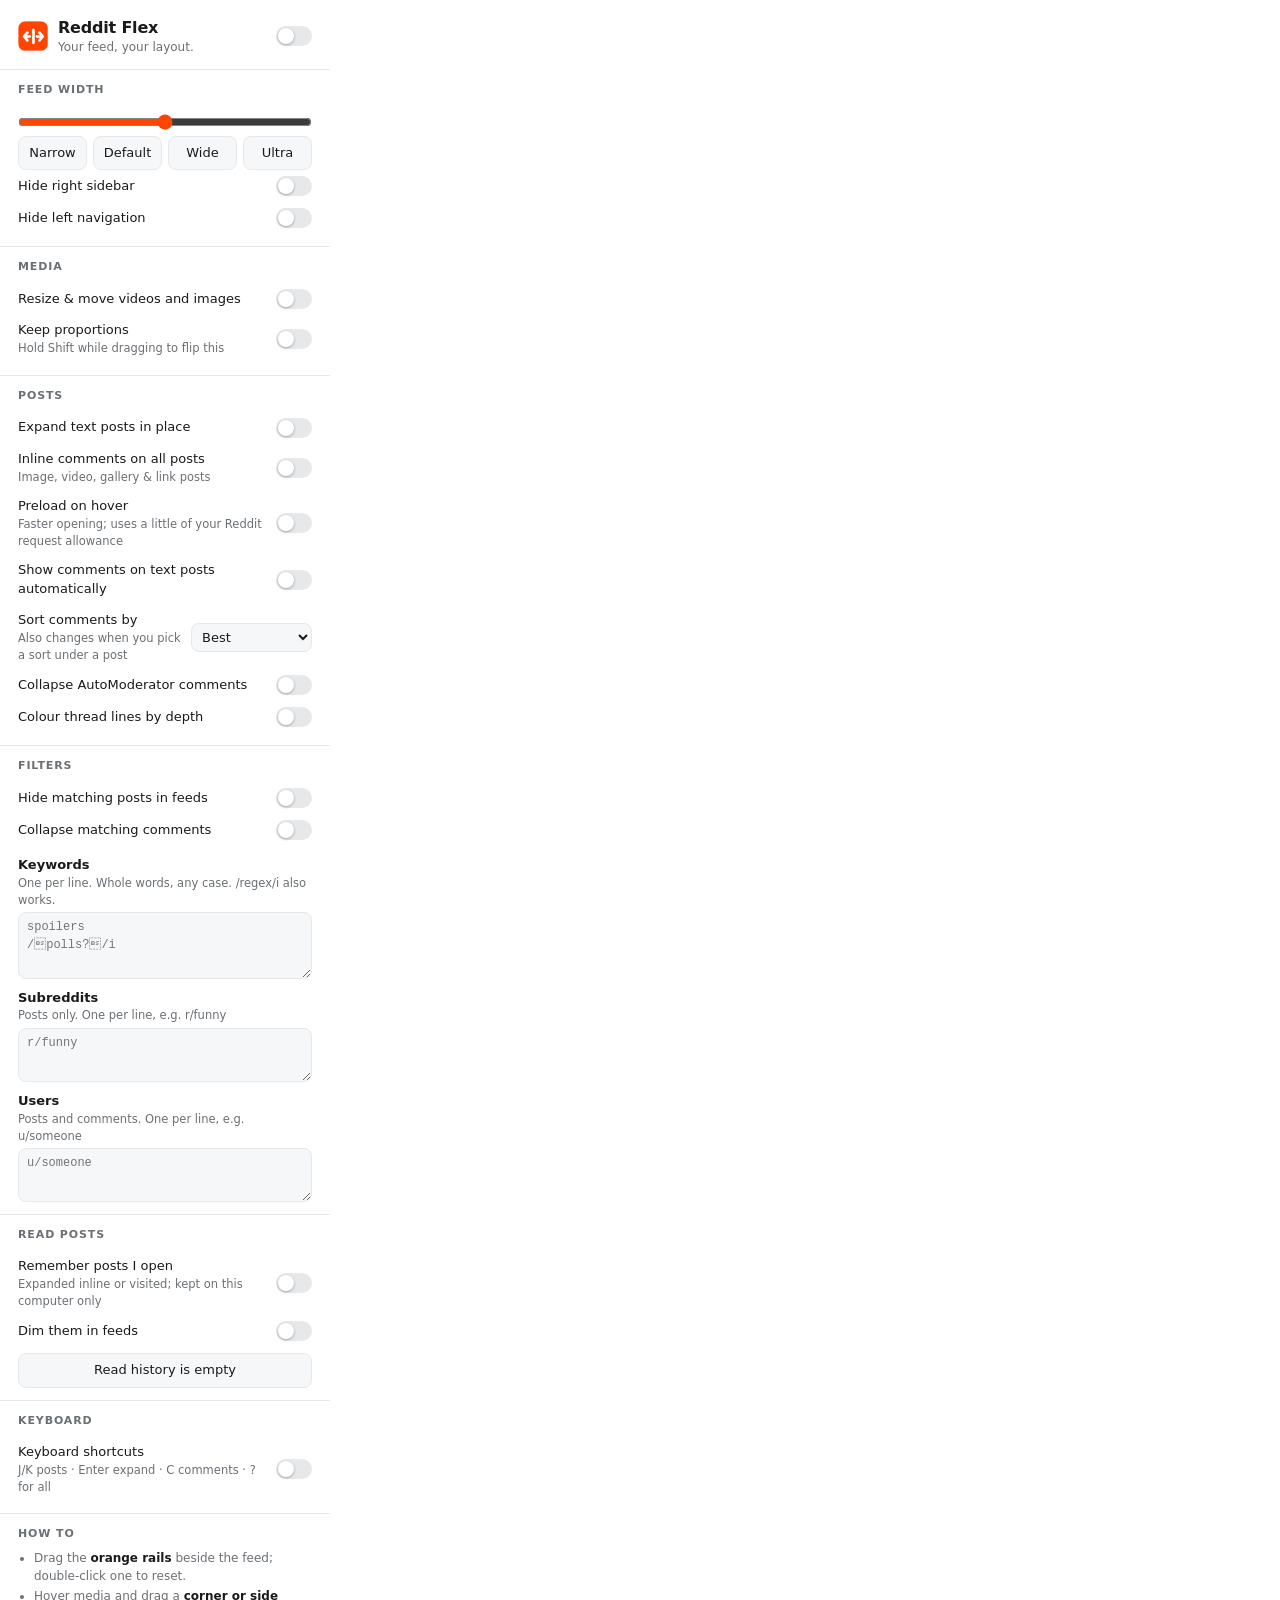
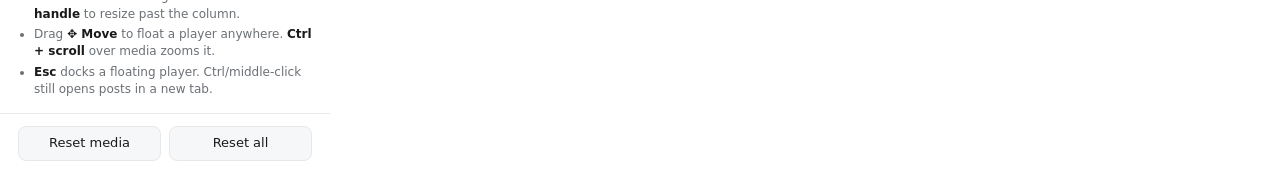
==== reddit-flex-v2/popup.html @ 719cc73a "Remember read posts and dim them in feeds - Posts expanded inline or visited are remembered (local s" ====
<!doctype html>
<html lang="en">
<head>
<meta charset="utf-8">
<title>Reddit Flex</title>
<style>
  :root {
    --bg: #ffffff; --fg: #1a1a1b; --muted: #6b7075; --line: #e6e8ea; --card: #f6f7f8;
    --accent: #ff4500; --accent-soft: rgba(255, 69, 0, .12);
    color-scheme: light dark;
  }
  @media (prefers-color-scheme: dark) {
    :root { --bg: #111214; --fg: #eceef0; --muted: #9aa0a6; --line: #26282b; --card: #1a1c1f; --accent-soft: rgba(255, 69, 0, .18); }
  }
  * { box-sizing: border-box; }
  body { margin: 0; width: 330px; background: var(--bg); color: var(--fg); font: 13px/1.45 system-ui, -apple-system, Segoe UI, sans-serif; }
  header { display: flex; align-items: center; gap: 10px; padding: 16px 18px 12px; }
  header img { width: 30px; height: 30px; }
  h1 { margin: 0; font-size: 16px; letter-spacing: -.2px; }
  header p { margin: 0; color: var(--muted); font-size: 12px; }
  header .master { margin-left: auto; }
  section { padding: 12px 18px; border-top: 1px solid var(--line); }
  h2 { margin: 0 0 8px; font-size: 11px; letter-spacing: .08em; text-transform: uppercase; color: var(--muted); font-weight: 700; }
  .row { display: flex; align-items: center; justify-content: space-between; gap: 10px; padding: 6px 0; }
  .row label { cursor: pointer; flex: 1; }
  .row small { display: block; color: var(--muted); font-size: 11.5px; }
  .width-head { display: flex; align-items: baseline; justify-content: space-between; }
  .width-head output { font-variant-numeric: tabular-nums; font-weight: 700; }
  input[type=range] { width: 100%; accent-color: var(--accent); margin: 8px 0 6px; }
  .presets { display: grid; grid-template-columns: repeat(4, 1fr); gap: 6px; }
  button { font: inherit; cursor: pointer; border: 1px solid var(--line); background: var(--card); color: var(--fg); border-radius: 8px; padding: 7px 6px; transition: background .12s, border-color .12s; }
  button:hover { border-color: var(--accent); }
  button.on { background: var(--accent-soft); border-color: var(--accent); }
  select { font: inherit; border: 1px solid var(--line); background: var(--card); color: var(--fg); border-radius: 8px; padding: 5px 6px; }
  button:focus-visible, input:focus-visible, select:focus-visible { outline: 2px solid var(--accent); outline-offset: 2px; }
  /* switches */
  .switch { position: relative; width: 36px; height: 20px; flex: none; }
  .switch input { position: absolute; inset: 0; opacity: 0; margin: 0; cursor: pointer; }
  .switch span { position: absolute; inset: 0; border-radius: 999px; background: var(--line); transition: background .15s; pointer-events: none; }
  .switch span::after { content: ''; position: absolute; top: 2px; left: 2px; width: 16px; height: 16px; border-radius: 50%; background: #fff; box-shadow: 0 1px 3px rgba(0,0,0,.3); transition: transform .15s; }
  .switch input:checked + span { background: var(--accent); }
  .switch input:checked + span::after { transform: translateX(16px); }
  .switch input:focus-visible + span { outline: 2px solid var(--accent); outline-offset: 2px; }
  .tips { margin: 0; padding-left: 16px; color: var(--muted); font-size: 12px; }
  .tips li { margin: 3px 0; }
  .tips b { color: var(--fg); font-weight: 600; }
  footer { display: flex; gap: 8px; padding: 12px 18px 16px; border-top: 1px solid var(--line); }
  footer button { flex: 1; }
  body.off section { opacity: .45; pointer-events: none; }
  .field { display: block; margin: 10px 0 4px; font-weight: 600; }
  .field small { display: block; color: var(--muted); font-size: 11.5px; font-weight: 400; }
  textarea { display: block; width: 100%; min-height: 54px; resize: vertical; font: 12px/1.45 ui-monospace, Consolas, monospace; border: 1px solid var(--line); background: var(--card); color: var(--fg); border-radius: 8px; padding: 6px 8px; }
  textarea:focus-visible { outline: 2px solid var(--accent); outline-offset: 1px; }
  button.wide { width: 100%; margin-top: 6px; }
  .warn { margin: 4px 0 0; color: #d93a00; font-size: 11.5px; }
</style>
</head>
<body>
<header>
  <img src="icons/icon48.png" alt="">
  <div><h1>Reddit Flex</h1><p>Your feed, your layout.</p></div>
  <label class="switch master" title="Turn Reddit Flex on or off"><input id="enabled" type="checkbox" aria-label="Enable Reddit Flex"><span></span></label>
</header>

<section>
  <div class="width-head"><h2>Feed width</h2><output id="widthOut"></output></div>
  <input id="width" type="range" min="420" max="2400" step="10" aria-label="Feed column width">
  <div class="presets">
    <button data-width="640">Narrow</button>
    <button data-width="900">Default</button>
    <button data-width="1200">Wide</button>
    <button data-width="1600">Ultra</button>
  </div>
  <div class="row"><label for="hideRight">Hide right sidebar</label><span class="switch"><input id="hideRight" type="checkbox"><span></span></span></div>
  <div class="row"><label for="hideLeft">Hide left navigation</label><span class="switch"><input id="hideLeft" type="checkbox"><span></span></span></div>
</section>

<section>
  <h2>Media</h2>
  <div class="row"><label for="media">Resize &amp; move videos and images</label><span class="switch"><input id="media" type="checkbox"><span></span></span></div>
  <div class="row"><label for="lockRatio">Keep proportions<small>Hold Shift while dragging to flip this</small></label><span class="switch"><input id="lockRatio" type="checkbox"><span></span></span></div>
</section>

<section>
  <h2>Posts</h2>
  <div class="row"><label for="accordion">Expand text posts in place</label><span class="switch"><input id="accordion" type="checkbox"><span></span></span></div>
  <div class="row"><label for="allPosts">Inline comments on all posts<small>Image, video, gallery &amp; link posts</small></label><span class="switch"><input id="allPosts" type="checkbox"><span></span></span></div>
  <div class="row"><label for="prefetch">Preload on hover<small>Faster opening; uses a little of your Reddit request allowance</small></label><span class="switch"><input id="prefetch" type="checkbox"><span></span></span></div>
  <div class="row"><label for="autoComments">Show comments on text posts automatically</label><span class="switch"><input id="autoComments" type="checkbox"><span></span></span></div>
  <div class="row"><label for="commentSort">Sort comments by<small>Also changes when you pick a sort under a post</small></label>
    <select id="commentSort"><option value="confidence">Best</option><option value="top">Top</option><option value="new">New</option><option value="controversial">Controversial</option><option value="old">Old</option><option value="qa">Q&amp;A</option></select></div>
  <div class="row"><label for="collapseAutoMod">Collapse AutoModerator comments</label><span class="switch"><input id="collapseAutoMod" type="checkbox"><span></span></span></div>
  <div class="row"><label for="threadColors">Colour thread lines by depth</label><span class="switch"><input id="threadColors" type="checkbox"><span></span></span></div>
</section>

<section>
  <h2>Filters</h2>
  <div class="row"><label for="filterPosts">Hide matching posts in feeds</label><span class="switch"><input id="filterPosts" type="checkbox"><span></span></span></div>
  <div class="row"><label for="filterComments">Collapse matching comments</label><span class="switch"><input id="filterComments" type="checkbox"><span></span></span></div>
  <label class="field" for="filterKeywords">Keywords<small>One per line. Whole words, any case. /regex/i also works.</small></label>
  <textarea id="filterKeywords" rows="3" spellcheck="false" placeholder="spoilers&#10;/polls?/i"></textarea>
  <p class="warn" id="filterKeywordsWarn" hidden></p>
  <label class="field" for="filterSubs">Subreddits<small>Posts only. One per line, e.g. r/funny</small></label>
  <textarea id="filterSubs" rows="2" spellcheck="false" placeholder="r/funny"></textarea>
  <p class="warn" id="filterSubsWarn" hidden></p>
  <label class="field" for="filterUsers">Users<small>Posts and comments. One per line, e.g. u/someone</small></label>
  <textarea id="filterUsers" rows="2" spellcheck="false" placeholder="u/someone"></textarea>
  <p class="warn" id="filterUsersWarn" hidden></p>
</section>

<section>
  <h2>Read posts</h2>
  <div class="row"><label for="markRead">Remember posts I open<small>Expanded inline or visited; kept on this computer only</small></label><span class="switch"><input id="markRead" type="checkbox"><span></span></span></div>
  <div class="row"><label for="dimRead">Dim them in feeds</label><span class="switch"><input id="dimRead" type="checkbox"><span></span></span></div>
  <button id="clearRead" class="wide" title="Forget every post marked as read" disabled>Read history is empty</button>
</section>

<section>
  <h2>Keyboard</h2>
  <div class="row"><label for="keyboard">Keyboard shortcuts<small>J/K posts · Enter expand · C comments · ? for all</small></label><span class="switch"><input id="keyboard" type="checkbox"><span></span></span></div>
</section>

<section>
  <h2>How to</h2>
  <ul class="tips">
    <li>Drag the <b>orange rails</b> beside the feed; double-click one to reset.</li>
    <li>Hover media and drag a <b>corner or side handle</b> to resize past the column.</li>
    <li>Drag <b>✥ Move</b> to float a player anywhere. <b>Ctrl + scroll</b> over media zooms it.</li>
    <li><b>Esc</b> docks a floating player. Ctrl/middle-click still opens posts in a new tab.</li>
  </ul>
</section>

<footer>
  <button id="resetMedia" title="Put every resized or floating player back">Reset media</button>
  <button id="resetAll" title="Restore all settings">Reset all</button>
</footer>
<script src="settings.js"></script>
<script src="popup.js"></script>
</body>
</html>
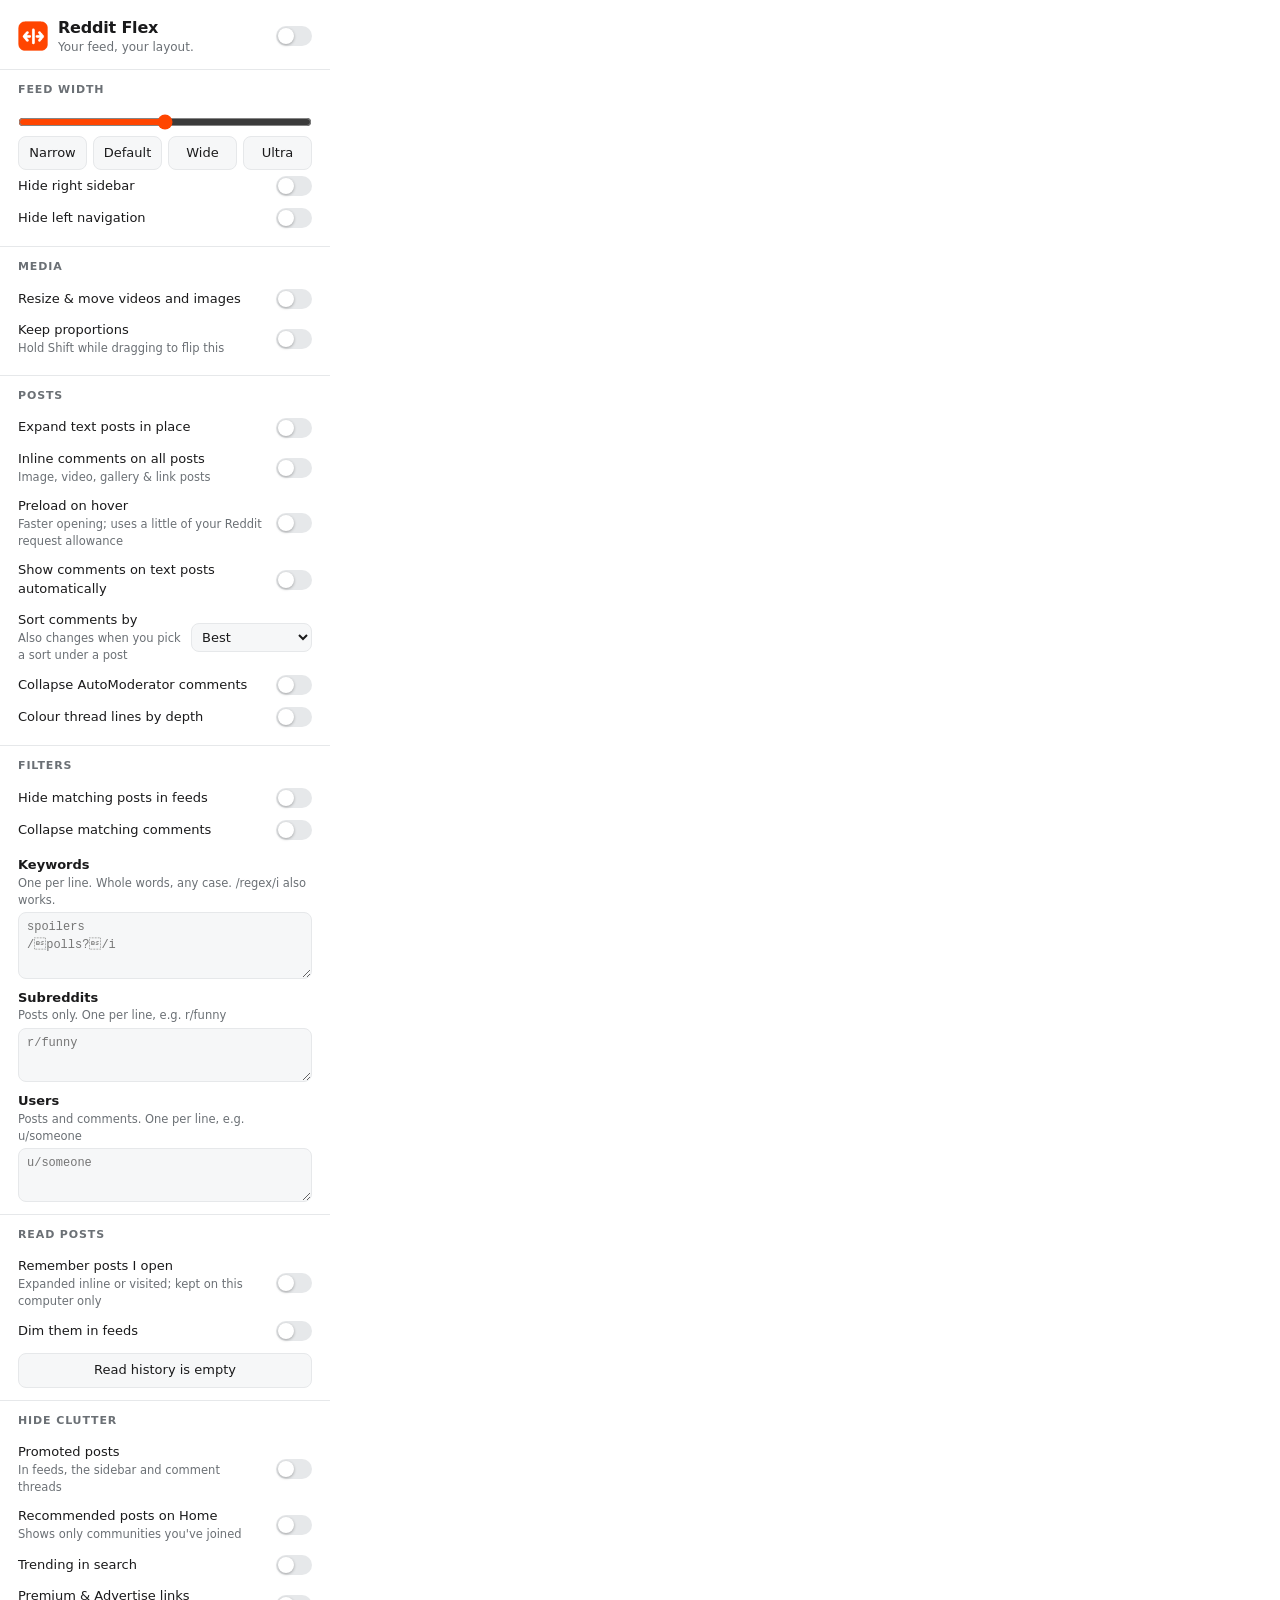
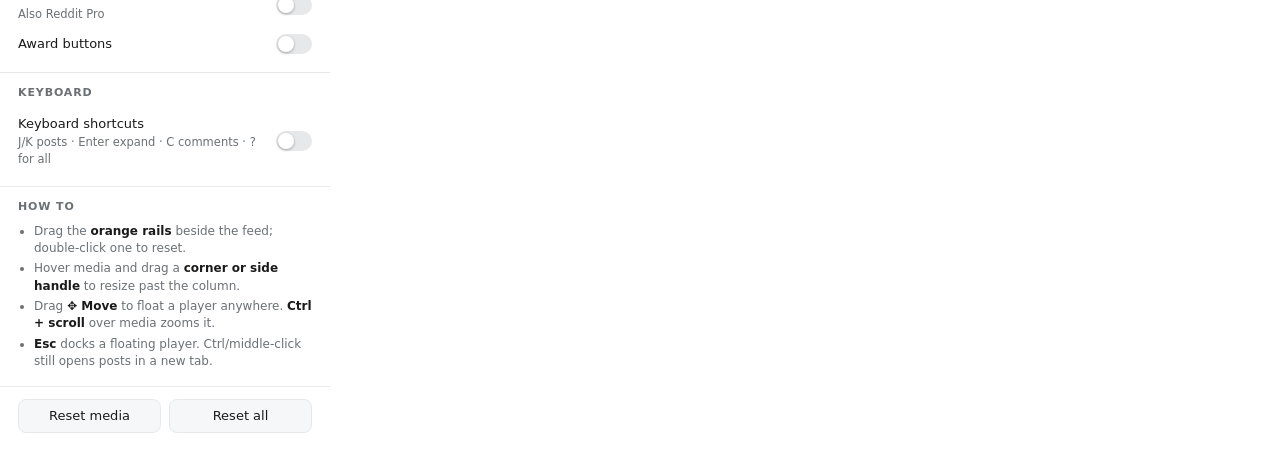
==== commit 605acf83: "Add Hide clutter options Five popup toggles, all off by default, each an html class with CSS rules (" ====
--- a/reddit-flex-v2/popup.html
+++ b/reddit-flex-v2/popup.html
@@ -116,6 +116,15 @@
 </section>
 
 <section>
+  <h2>Hide clutter</h2>
+  <div class="row"><label for="hidePromoted">Promoted posts<small>In feeds, the sidebar and comment threads</small></label><span class="switch"><input id="hidePromoted" type="checkbox"><span></span></span></div>
+  <div class="row"><label for="hideRecommended">Recommended posts on Home<small>Shows only communities you've joined</small></label><span class="switch"><input id="hideRecommended" type="checkbox"><span></span></span></div>
+  <div class="row"><label for="hideTrending">Trending in search</label><span class="switch"><input id="hideTrending" type="checkbox"><span></span></span></div>
+  <div class="row"><label for="hideUpsells">Premium &amp; Advertise links<small>Also Reddit Pro</small></label><span class="switch"><input id="hideUpsells" type="checkbox"><span></span></span></div>
+  <div class="row"><label for="hideAwards">Award buttons</label><span class="switch"><input id="hideAwards" type="checkbox"><span></span></span></div>
+</section>
+
+<section>
   <h2>Keyboard</h2>
   <div class="row"><label for="keyboard">Keyboard shortcuts<small>J/K posts · Enter expand · C comments · ? for all</small></label><span class="switch"><input id="keyboard" type="checkbox"><span></span></span></div>
 </section>
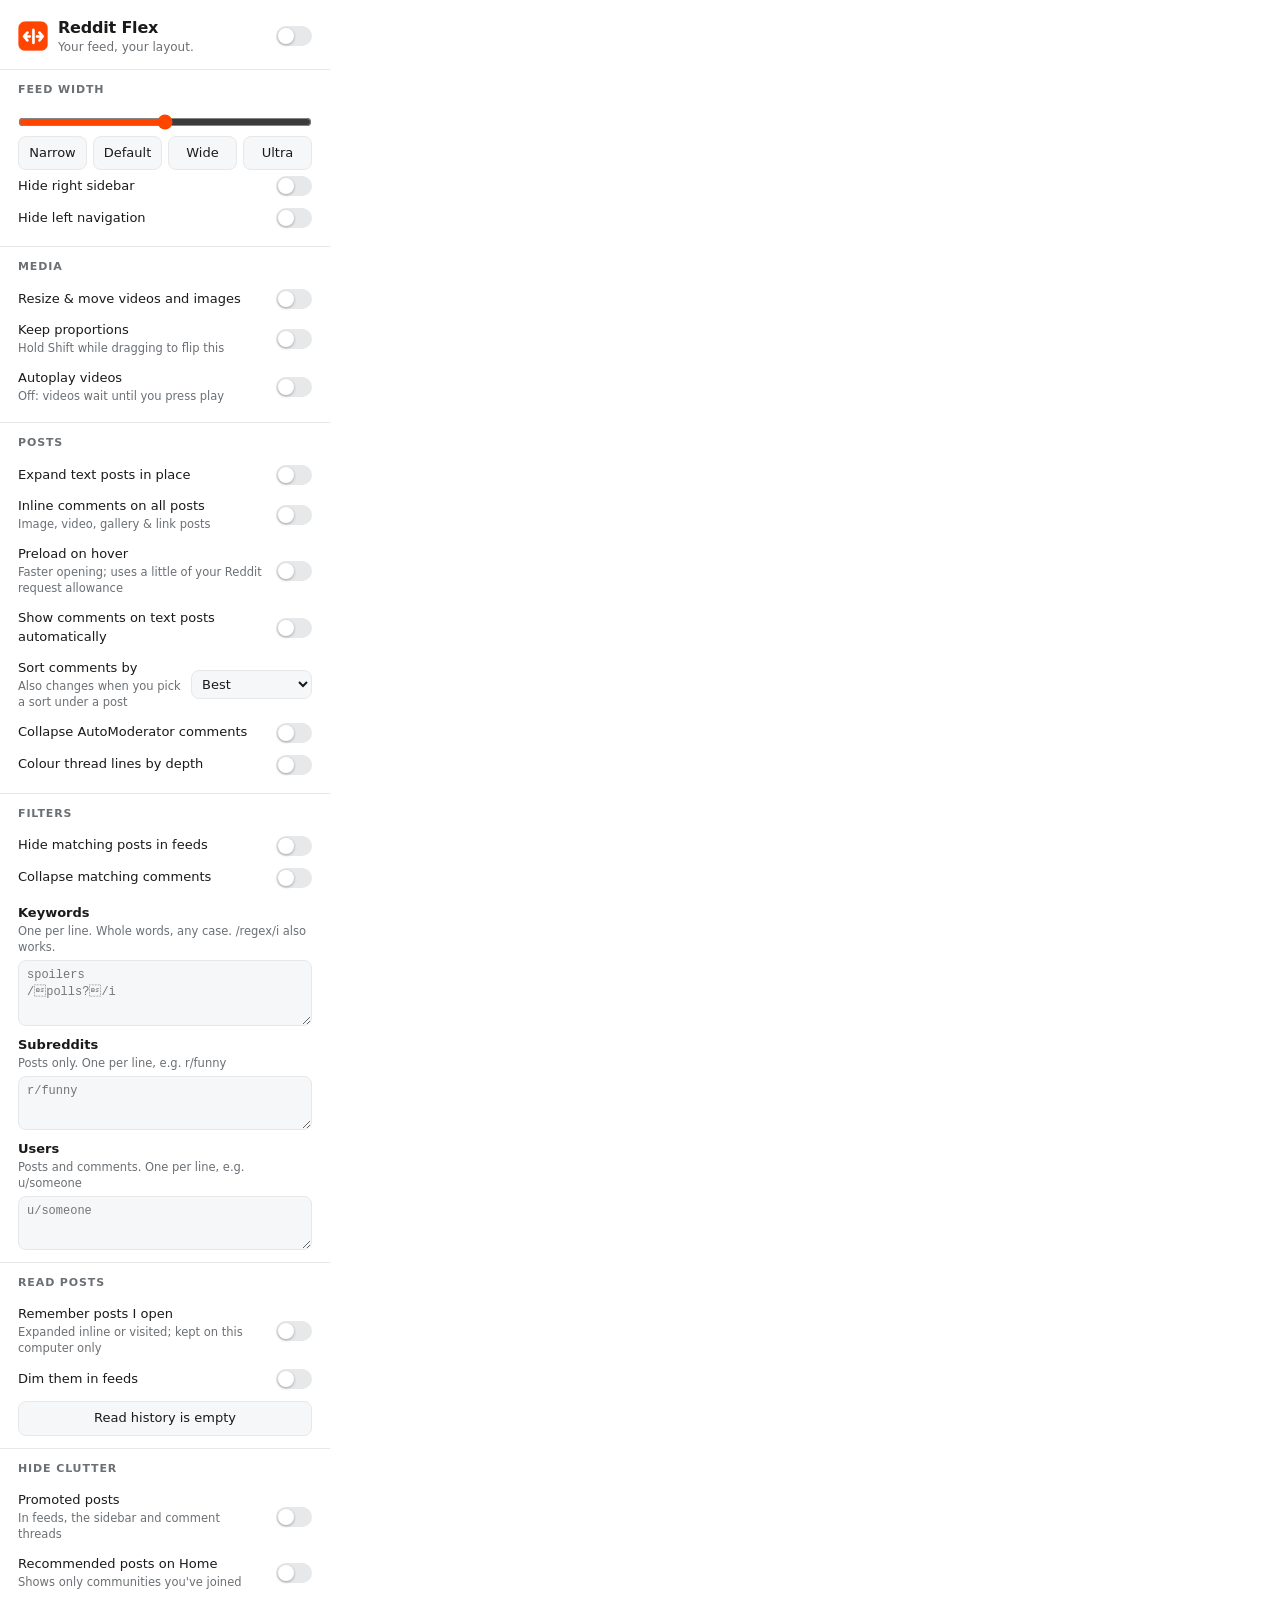
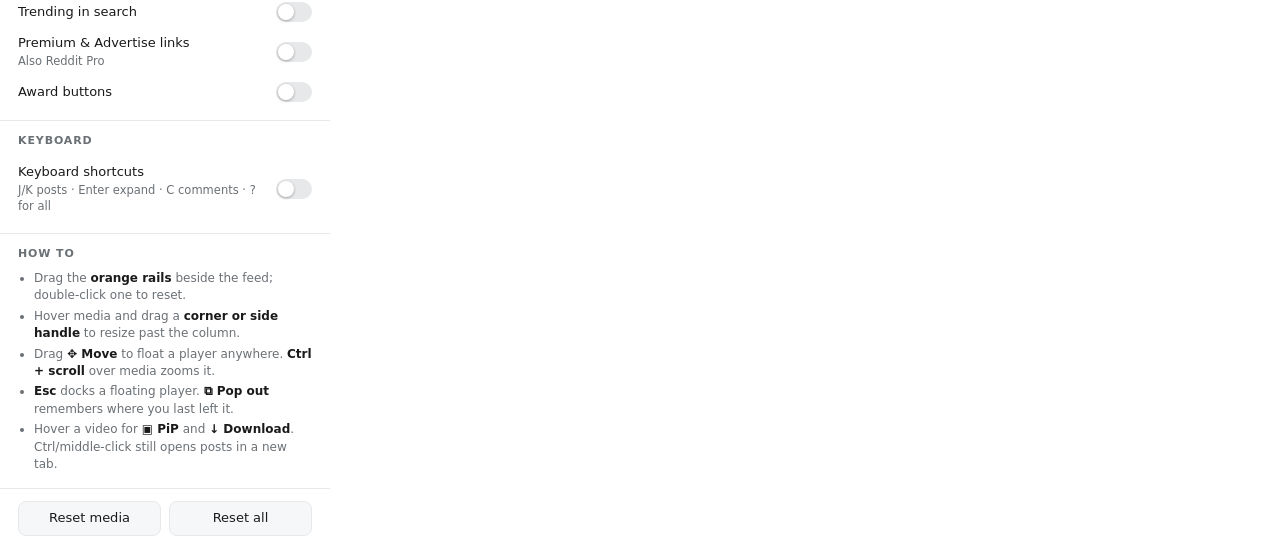
==== commit 76fcd2cf: "Add media extras: video download, PiP, autoplay toggle, floating memory - Download: Reddit's package" ====
--- a/reddit-flex-v2/popup.html
+++ b/reddit-flex-v2/popup.html
@@ -79,6 +79,7 @@
   <h2>Media</h2>
   <div class="row"><label for="media">Resize &amp; move videos and images</label><span class="switch"><input id="media" type="checkbox"><span></span></span></div>
   <div class="row"><label for="lockRatio">Keep proportions<small>Hold Shift while dragging to flip this</small></label><span class="switch"><input id="lockRatio" type="checkbox"><span></span></span></div>
+  <div class="row"><label for="autoplay">Autoplay videos<small>Off: videos wait until you press play</small></label><span class="switch"><input id="autoplay" type="checkbox"><span></span></span></div>
 </section>
 
 <section>
@@ -135,12 +136,13 @@
     <li>Drag the <b>orange rails</b> beside the feed; double-click one to reset.</li>
     <li>Hover media and drag a <b>corner or side handle</b> to resize past the column.</li>
     <li>Drag <b>✥ Move</b> to float a player anywhere. <b>Ctrl + scroll</b> over media zooms it.</li>
-    <li><b>Esc</b> docks a floating player. Ctrl/middle-click still opens posts in a new tab.</li>
+    <li><b>Esc</b> docks a floating player. <b>⧉ Pop out</b> remembers where you last left it.</li>
+    <li>Hover a video for <b>▣ PiP</b> and <b>↓ Download</b>. Ctrl/middle-click still opens posts in a new tab.</li>
   </ul>
 </section>
 
 <footer>
-  <button id="resetMedia" title="Put every resized or floating player back">Reset media</button>
+  <button id="resetMedia" title="Put every resized or floating player back, and forget where the floating window was">Reset media</button>
   <button id="resetAll" title="Restore all settings">Reset all</button>
 </footer>
 <script src="settings.js"></script>
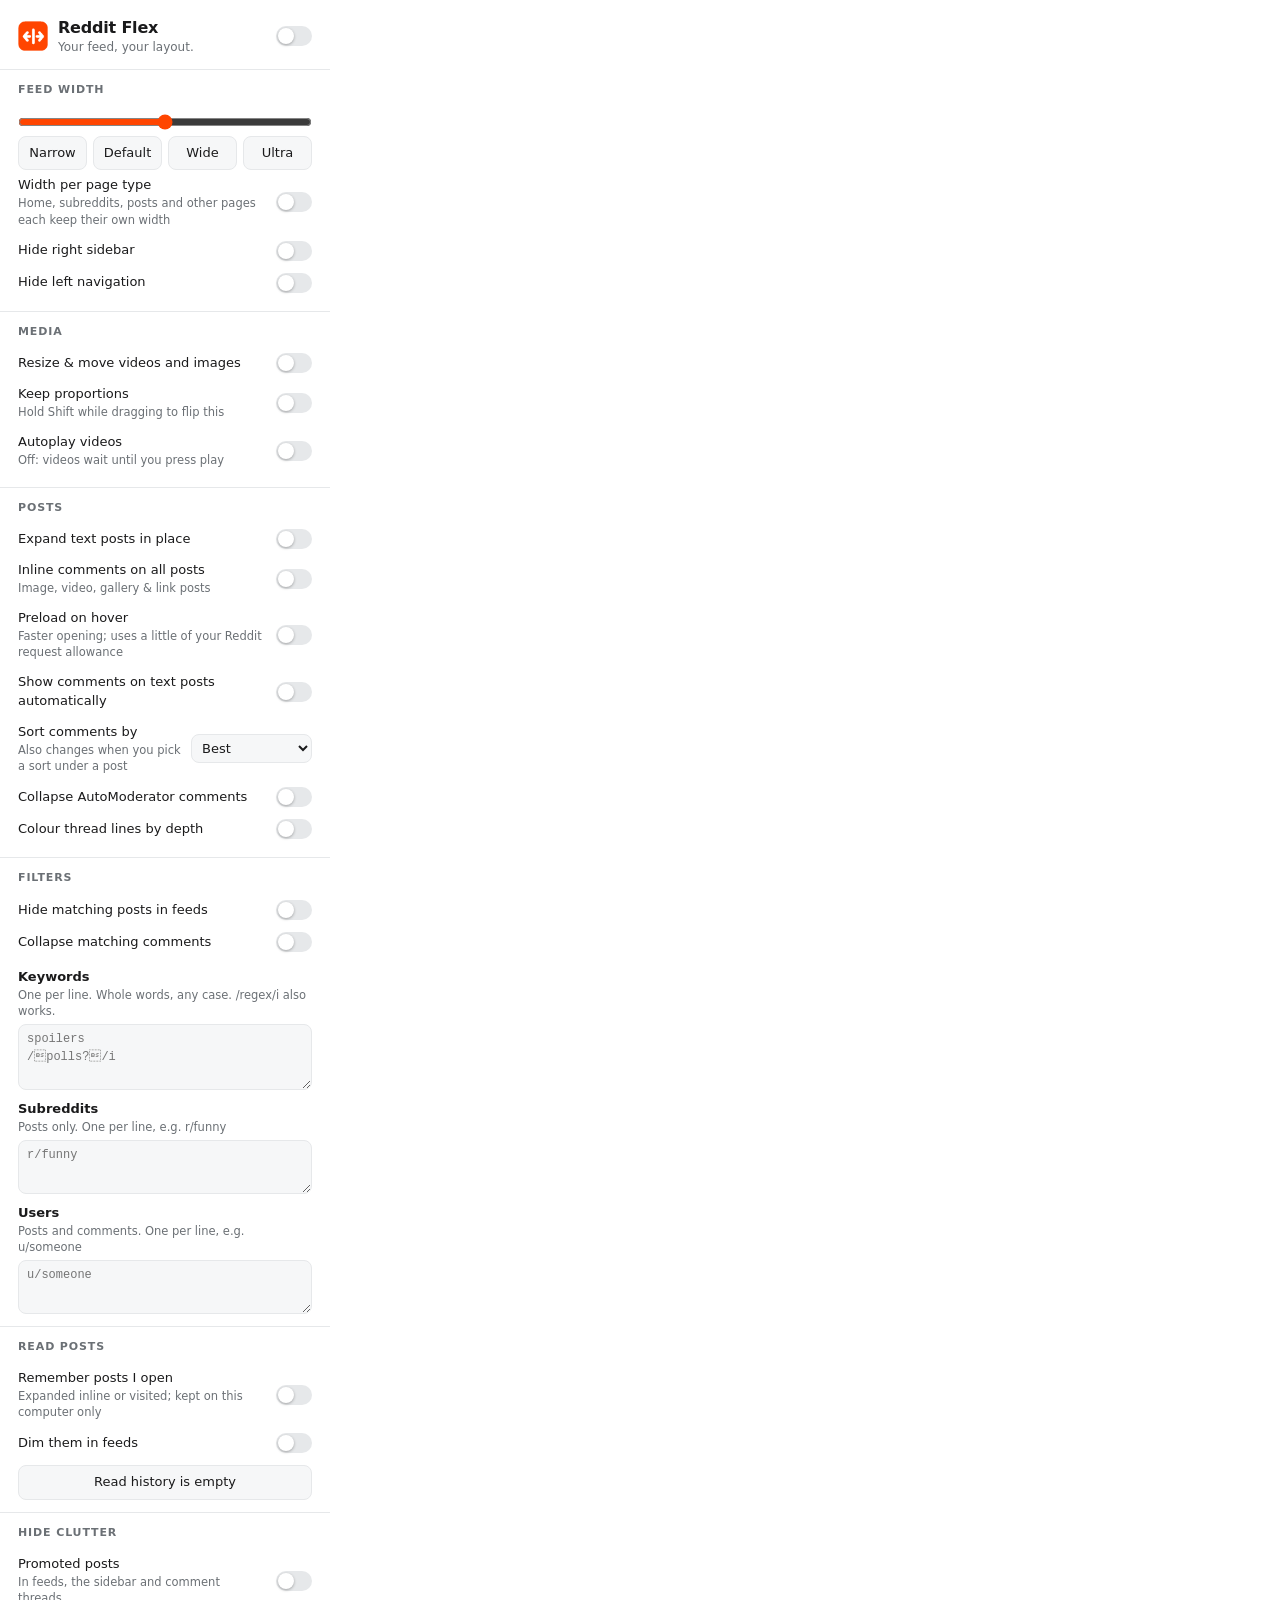
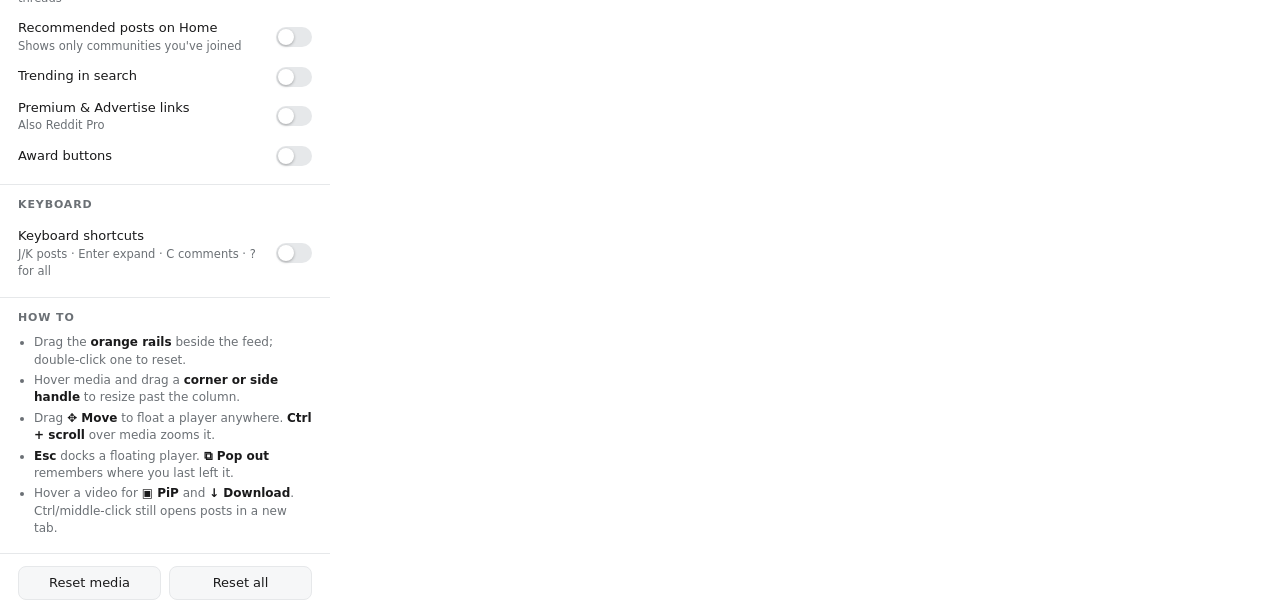
==== commit d3f0a0ec: "Add width per page type An opt-in "Width per page type" setting gives home, subreddit, post and othe" ====
--- a/reddit-flex-v2/popup.html
+++ b/reddit-flex-v2/popup.html
@@ -28,6 +28,7 @@
   .width-head output { font-variant-numeric: tabular-nums; font-weight: 700; }
   input[type=range] { width: 100%; accent-color: var(--accent); margin: 8px 0 6px; }
   .presets { display: grid; grid-template-columns: repeat(4, 1fr); gap: 6px; }
+  .presets[hidden] { display: none; }
   button { font: inherit; cursor: pointer; border: 1px solid var(--line); background: var(--card); color: var(--fg); border-radius: 8px; padding: 7px 6px; transition: background .12s, border-color .12s; }
   button:hover { border-color: var(--accent); }
   button.on { background: var(--accent-soft); border-color: var(--accent); }
@@ -70,6 +71,13 @@
     <button data-width="900">Default</button>
     <button data-width="1200">Wide</button>
     <button data-width="1600">Ultra</button>
+  </div>
+  <div class="row"><label for="widthPerPage">Width per page type<small>Home, subreddits, posts and other pages each keep their own width</small></label><span class="switch"><input id="widthPerPage" type="checkbox"><span></span></span></div>
+  <div class="presets" id="pageTypes" role="group" aria-label="Page type the width applies to" hidden>
+    <button data-type="home">Home</button>
+    <button data-type="subreddit">Subreddit</button>
+    <button data-type="post">Post</button>
+    <button data-type="other">Other</button>
   </div>
   <div class="row"><label for="hideRight">Hide right sidebar</label><span class="switch"><input id="hideRight" type="checkbox"><span></span></span></div>
   <div class="row"><label for="hideLeft">Hide left navigation</label><span class="switch"><input id="hideLeft" type="checkbox"><span></span></span></div>
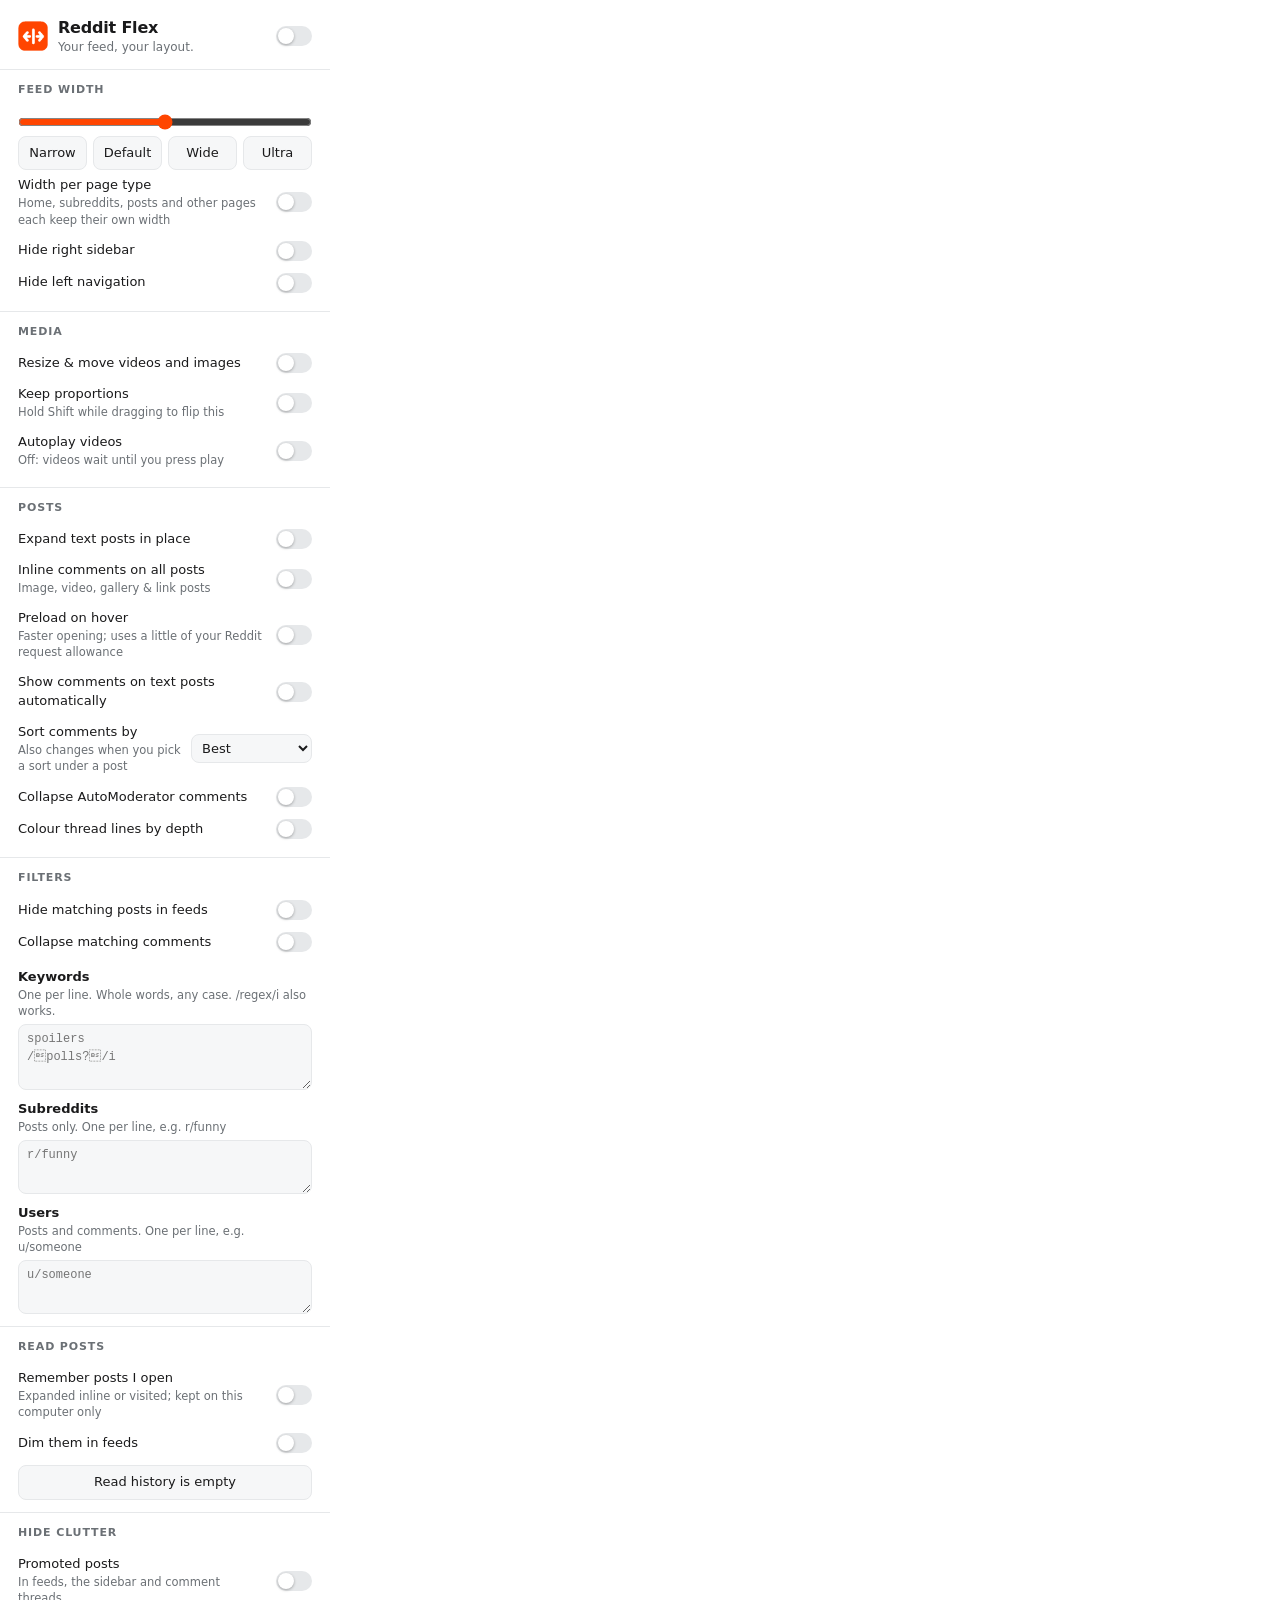
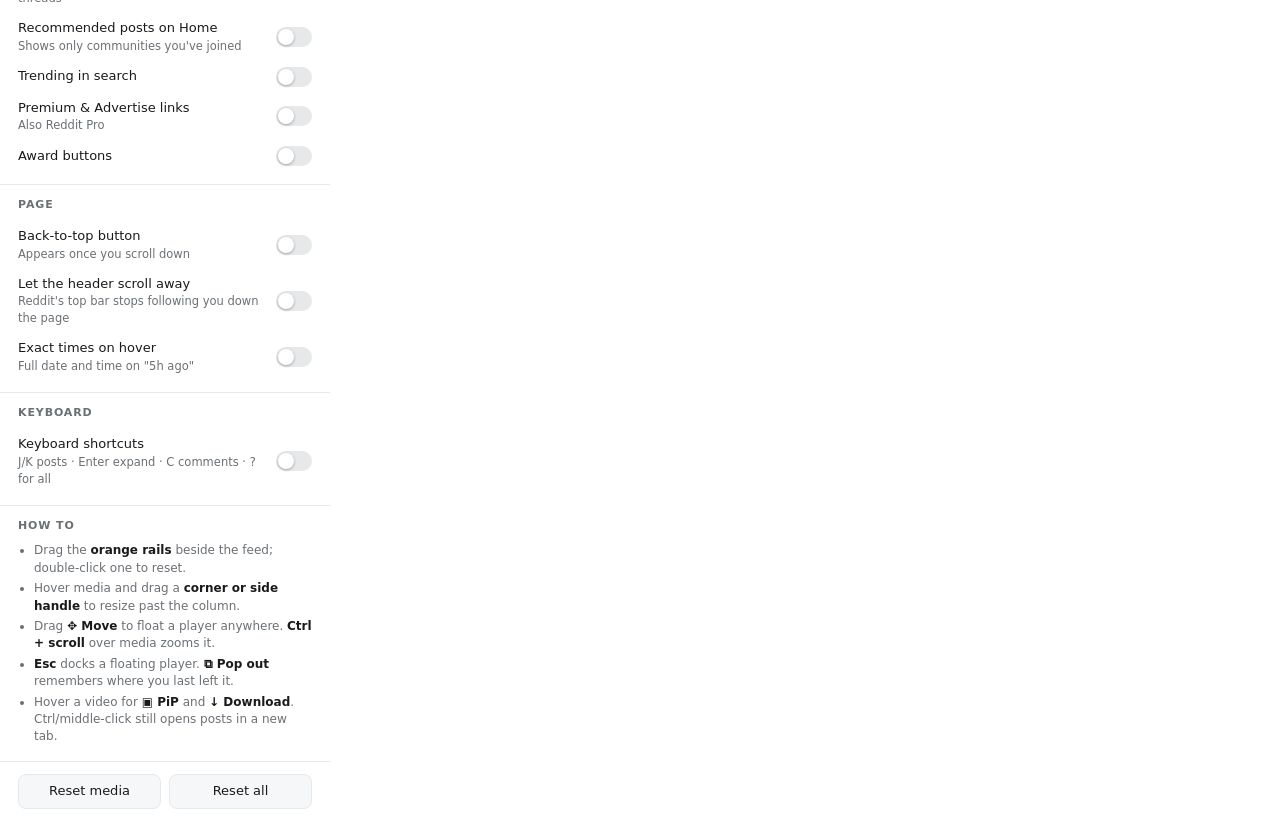
==== commit 9d561eb3: "Add page polish: back-to-top, header that scrolls away, exact times - A back-to-top button (on by de" ====
--- a/reddit-flex-v2/popup.html
+++ b/reddit-flex-v2/popup.html
@@ -134,6 +134,13 @@
 </section>
 
 <section>
+  <h2>Page</h2>
+  <div class="row"><label for="scrollToTop">Back-to-top button<small>Appears once you scroll down</small></label><span class="switch"><input id="scrollToTop" type="checkbox"><span></span></span></div>
+  <div class="row"><label for="unstickHeader">Let the header scroll away<small>Reddit's top bar stops following you down the page</small></label><span class="switch"><input id="unstickHeader" type="checkbox"><span></span></span></div>
+  <div class="row"><label for="exactTimes">Exact times on hover<small>Full date and time on "5h ago"</small></label><span class="switch"><input id="exactTimes" type="checkbox"><span></span></span></div>
+</section>
+
+<section>
   <h2>Keyboard</h2>
   <div class="row"><label for="keyboard">Keyboard shortcuts<small>J/K posts · Enter expand · C comments · ? for all</small></label><span class="switch"><input id="keyboard" type="checkbox"><span></span></span></div>
 </section>
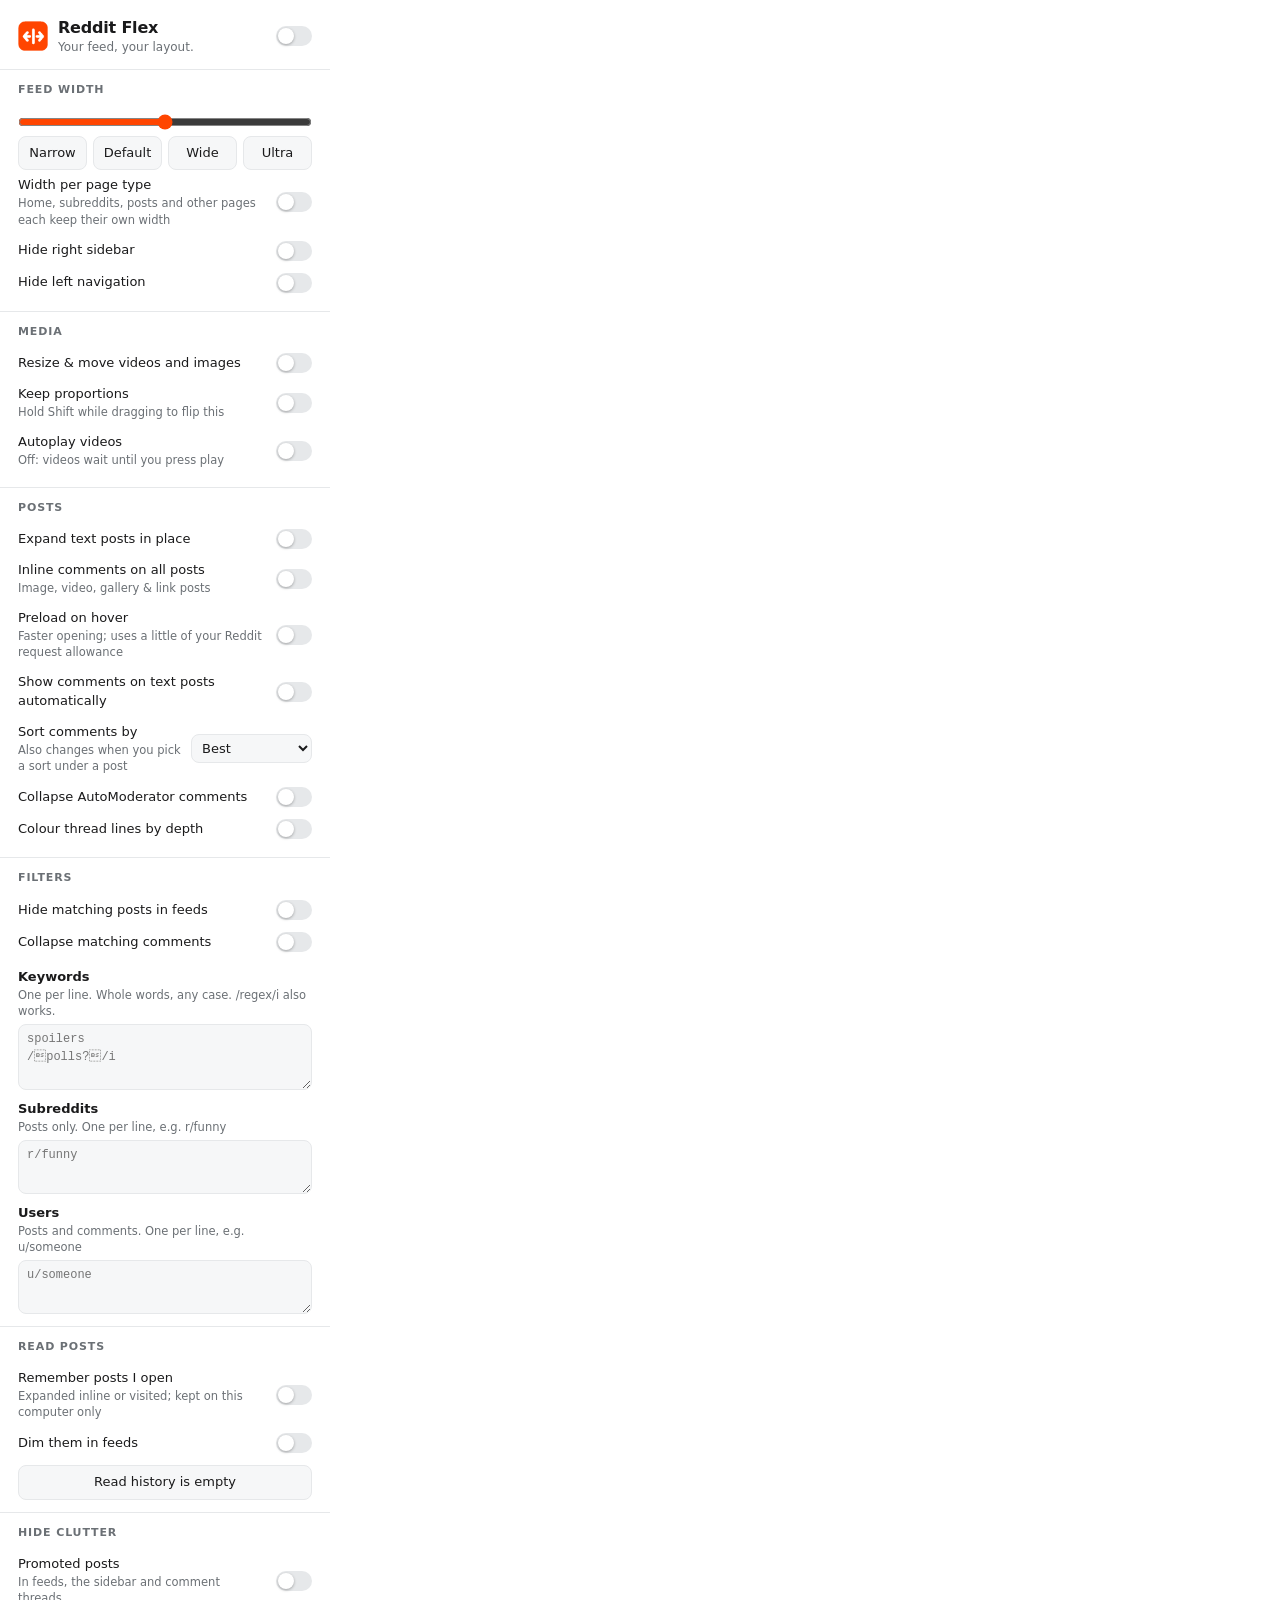
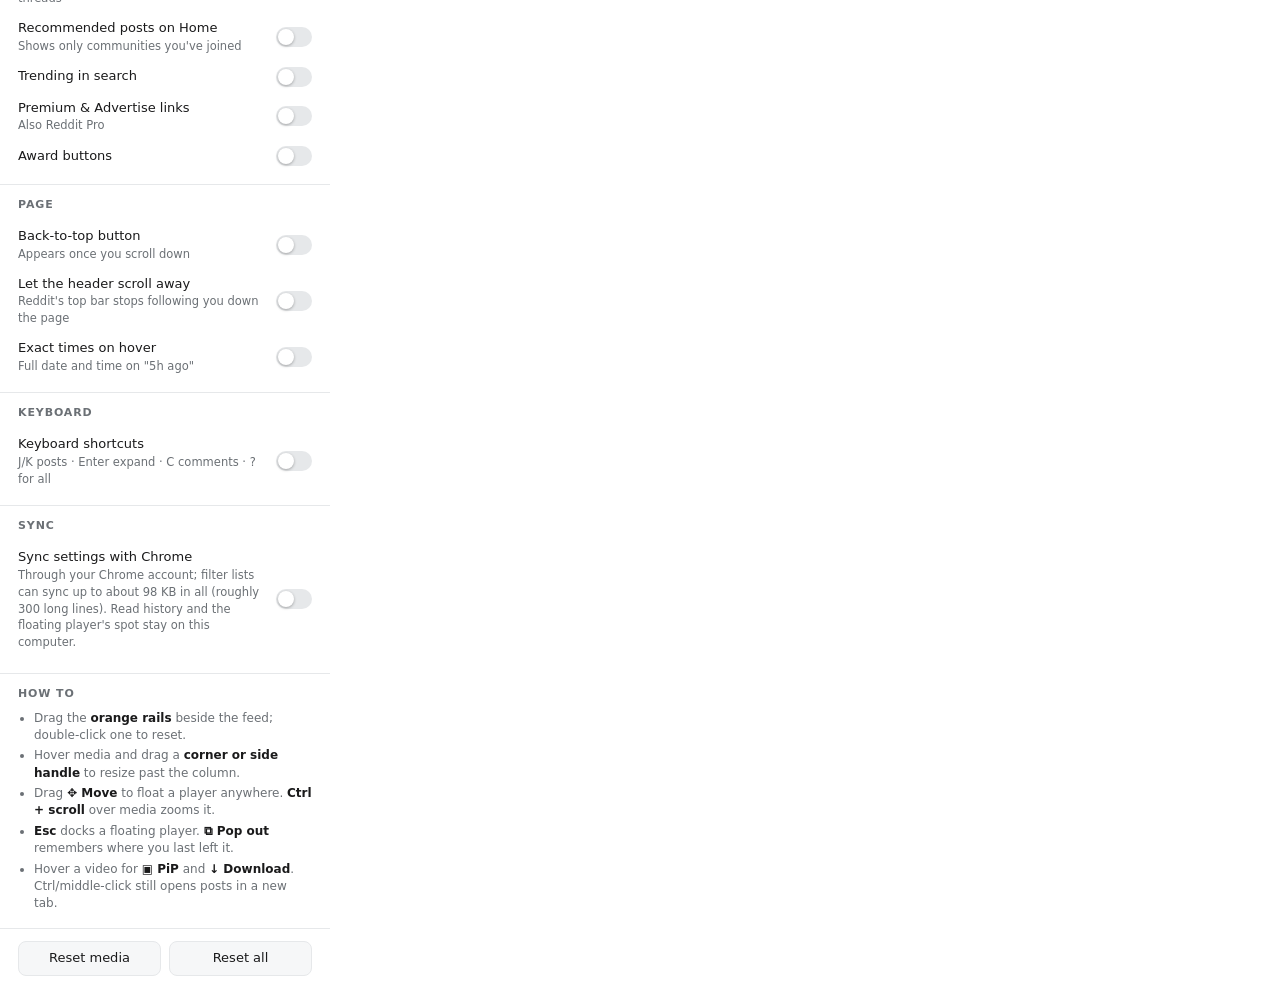
==== commit 8c4277a0: "Add optional settings sync, run by the background worker Pages keep reading and writing chrome.stora" ====
--- a/reddit-flex-v2/popup.html
+++ b/reddit-flex-v2/popup.html
@@ -54,6 +54,7 @@
   textarea:focus-visible { outline: 2px solid var(--accent); outline-offset: 1px; }
   button.wide { width: 100%; margin-top: 6px; }
   .warn { margin: 4px 0 0; color: #d93a00; font-size: 11.5px; }
+  .hint { margin: 4px 0 0; color: var(--muted); font-size: 11.5px; overflow-wrap: anywhere; }
 </style>
 </head>
 <body>
@@ -146,6 +147,13 @@
 </section>
 
 <section>
+  <h2>Sync</h2>
+  <div class="row"><label for="sync">Sync settings with Chrome<small>Through your Chrome account; filter lists can sync up to about 98 KB in all (roughly 300 long lines). Read history and the floating player's spot stay on this computer.</small></label><span class="switch"><input id="sync" type="checkbox"><span></span></span></div>
+  <p class="hint" id="syncNote"></p>
+  <p class="warn" id="syncWarn" hidden></p>
+</section>
+
+<section>
   <h2>How to</h2>
   <ul class="tips">
     <li>Drag the <b>orange rails</b> beside the feed; double-click one to reset.</li>
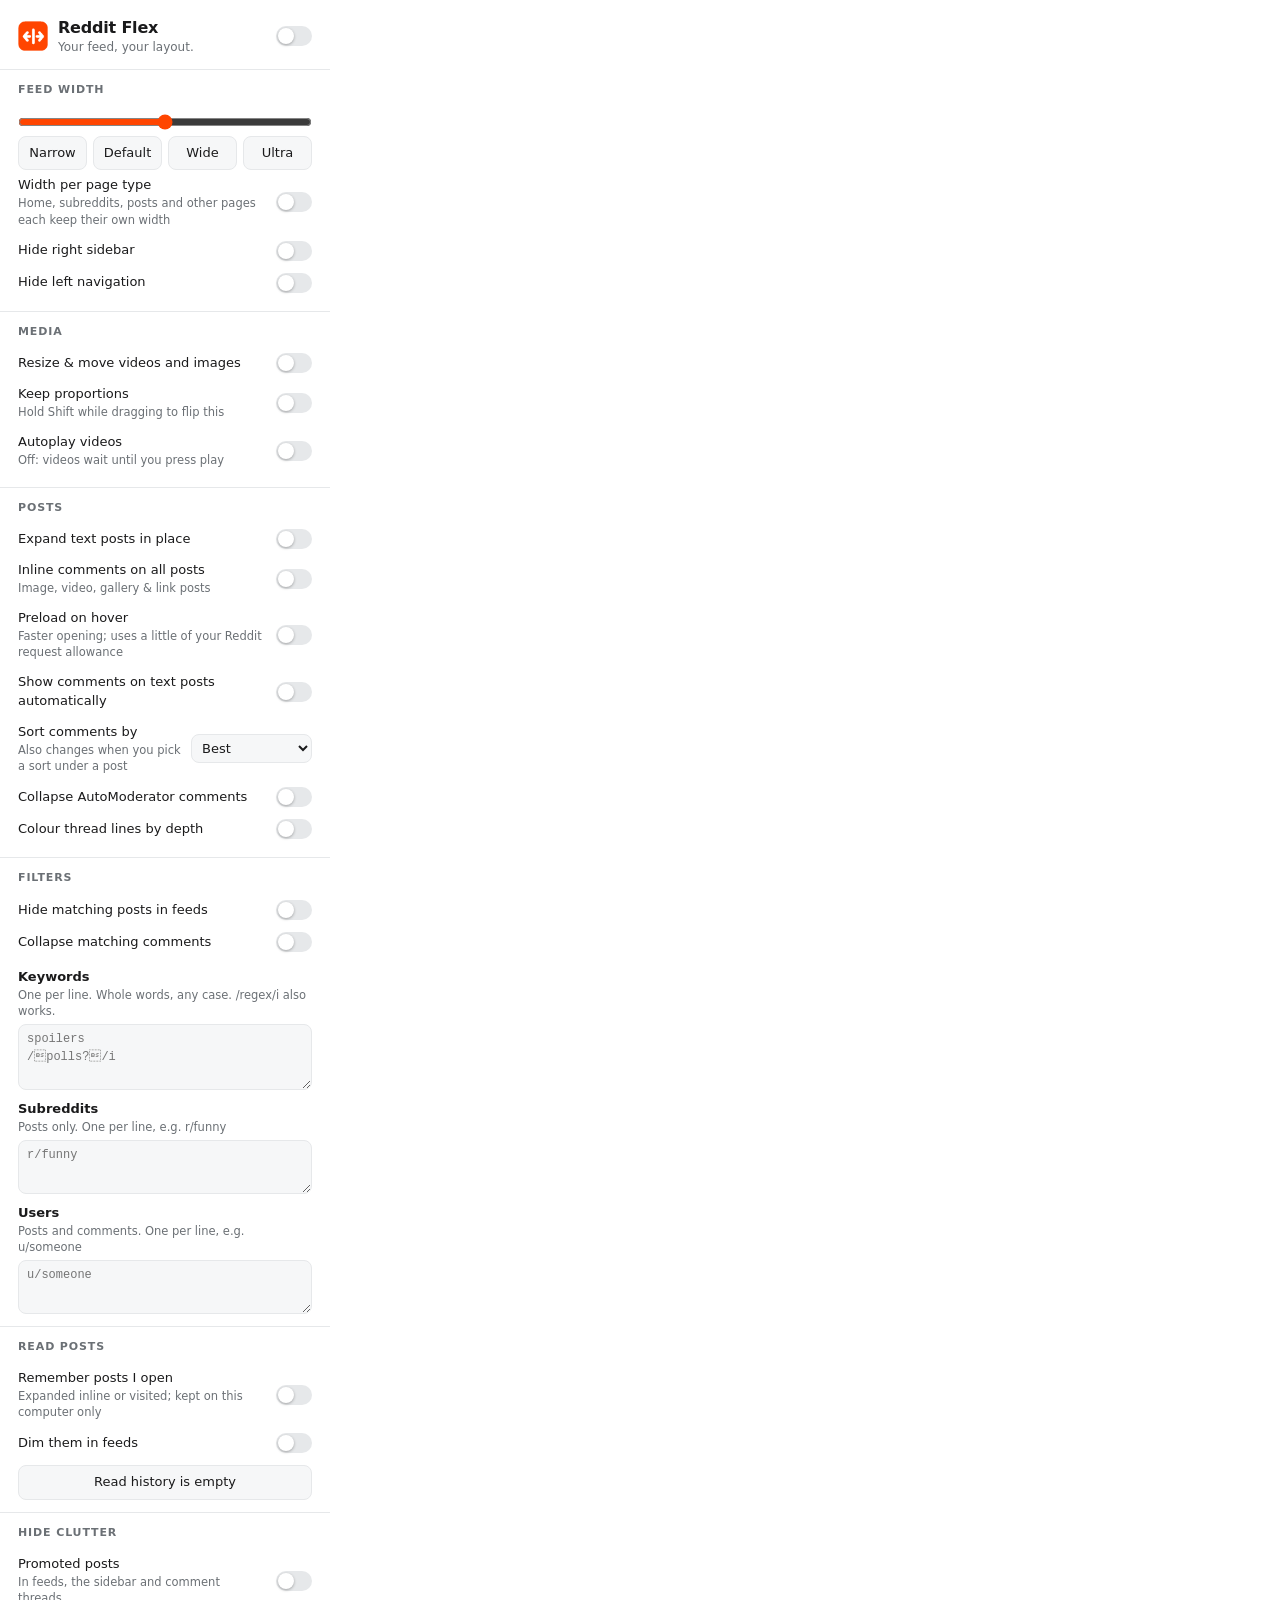
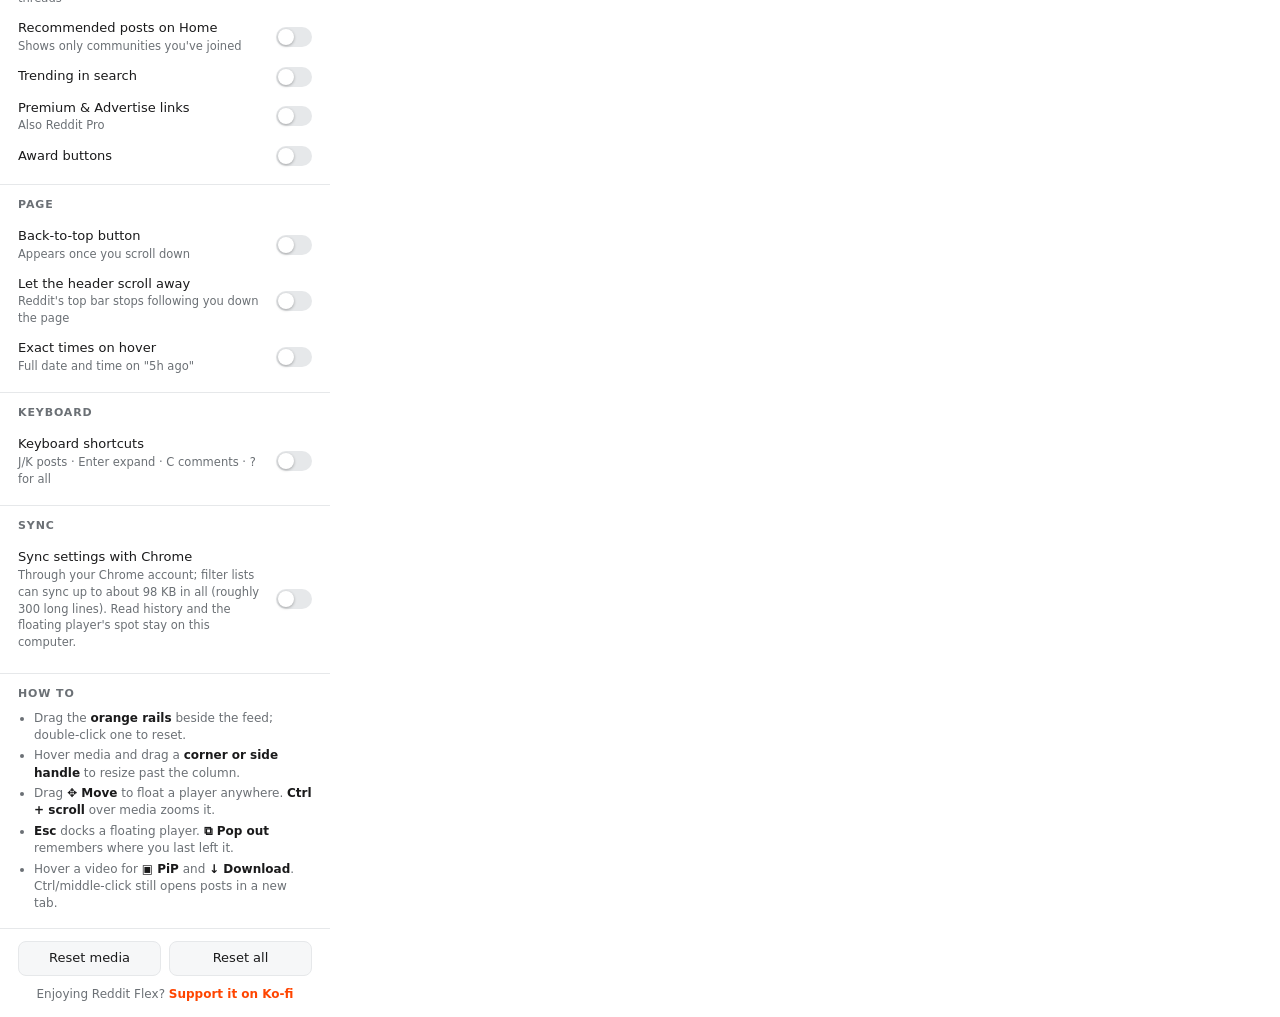
==== commit 63ac079e: "Add a Ko-fi link at the bottom of the popup Co-Authored-By: Claude Opus 5.5 <noreply@anthropic.com>" ====
--- a/reddit-flex-v2/popup.html
+++ b/reddit-flex-v2/popup.html
@@ -45,8 +45,11 @@
   .tips { margin: 0; padding-left: 16px; color: var(--muted); font-size: 12px; }
   .tips li { margin: 3px 0; }
   .tips b { color: var(--fg); font-weight: 600; }
-  footer { display: flex; gap: 8px; padding: 12px 18px 16px; border-top: 1px solid var(--line); }
+  footer { display: flex; gap: 8px; padding: 12px 18px 10px; border-top: 1px solid var(--line); }
   footer button { flex: 1; }
+  .support { margin: 0; padding: 0 18px 14px; text-align: center; color: var(--muted); font-size: 12px; }
+  .support a { color: var(--accent); font-weight: 600; text-decoration: none; }
+  .support a:hover, .support a:focus-visible { text-decoration: underline; }
   body.off section { opacity: .45; pointer-events: none; }
   .field { display: block; margin: 10px 0 4px; font-weight: 600; }
   .field small { display: block; color: var(--muted); font-size: 11.5px; font-weight: 400; }
@@ -168,6 +171,7 @@
   <button id="resetMedia" title="Put every resized or floating player back, and forget where the floating window was">Reset media</button>
   <button id="resetAll" title="Restore all settings">Reset all</button>
 </footer>
+<p class="support">Enjoying Reddit Flex? <a id="kofi" href="https://ko-fi.com/rama2019" target="_blank" rel="noopener">Support it on Ko-fi</a></p>
 <script src="settings.js"></script>
 <script src="popup.js"></script>
 </body>
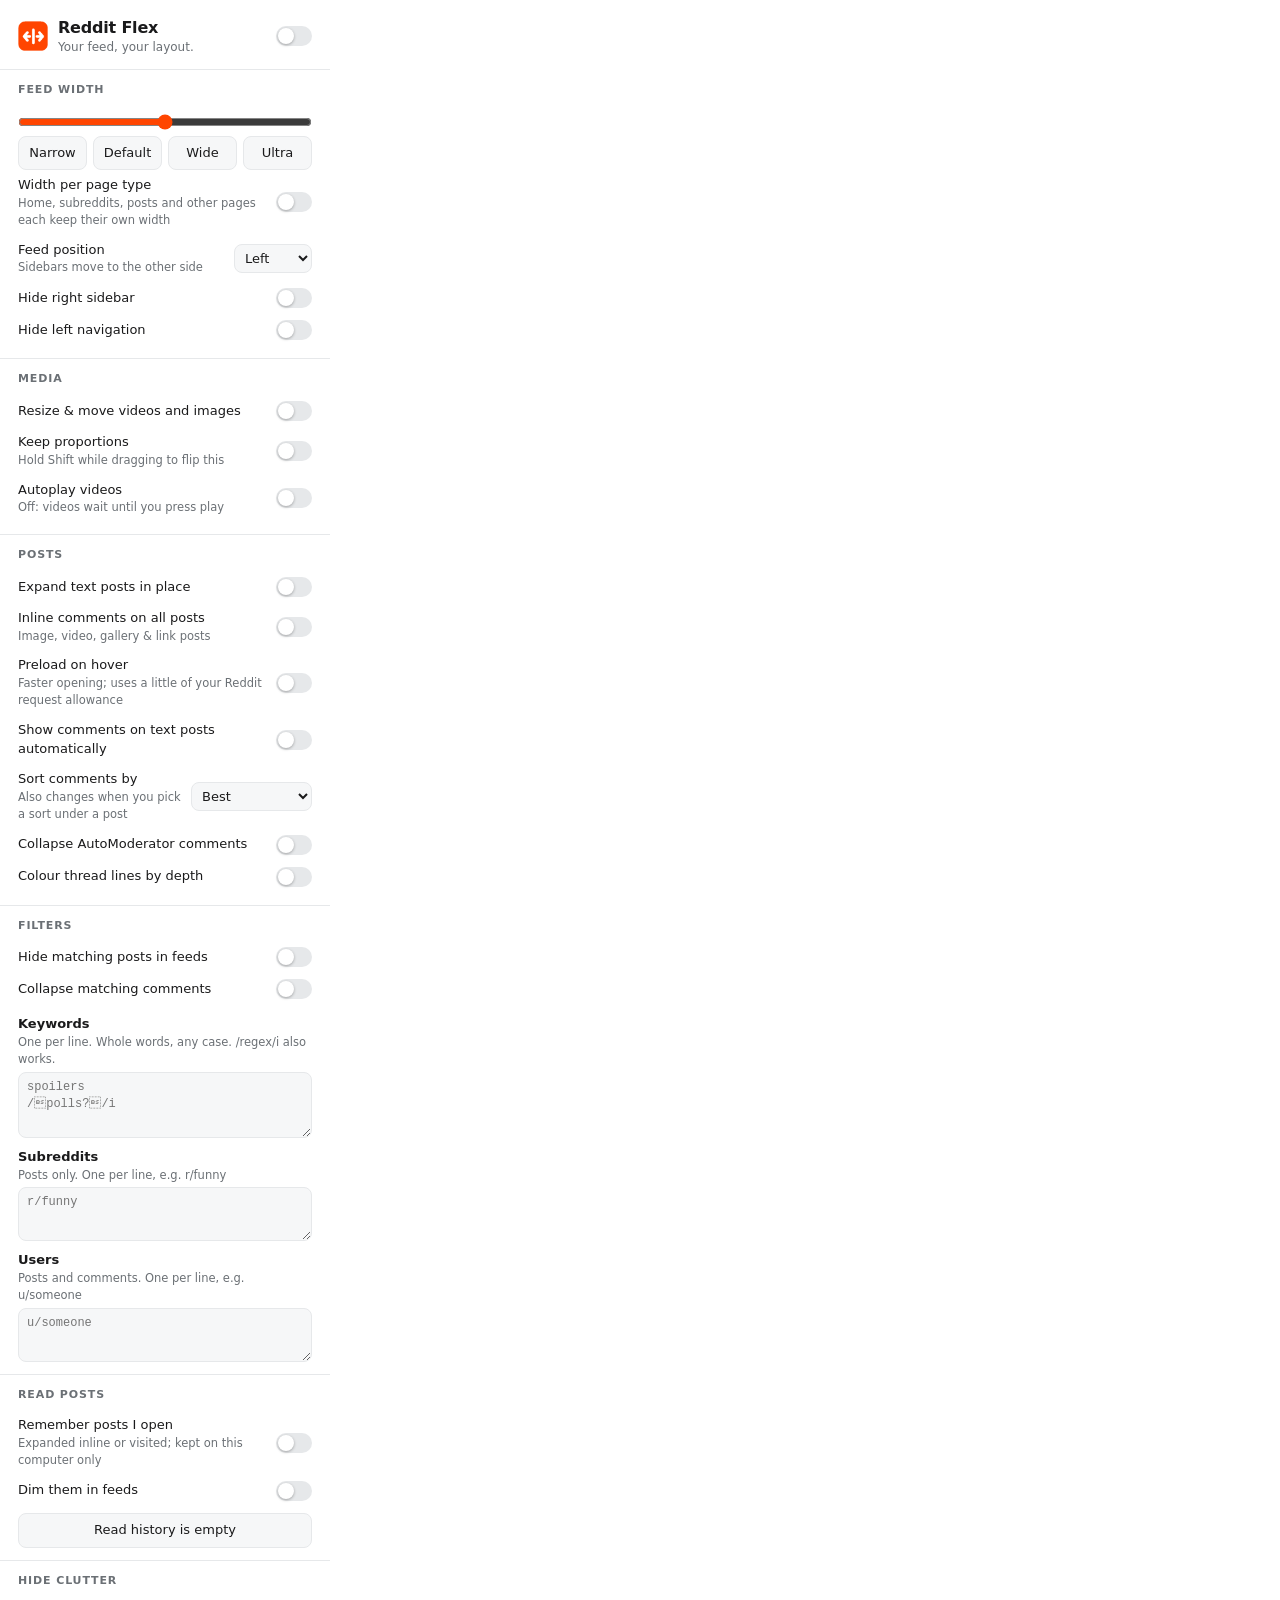
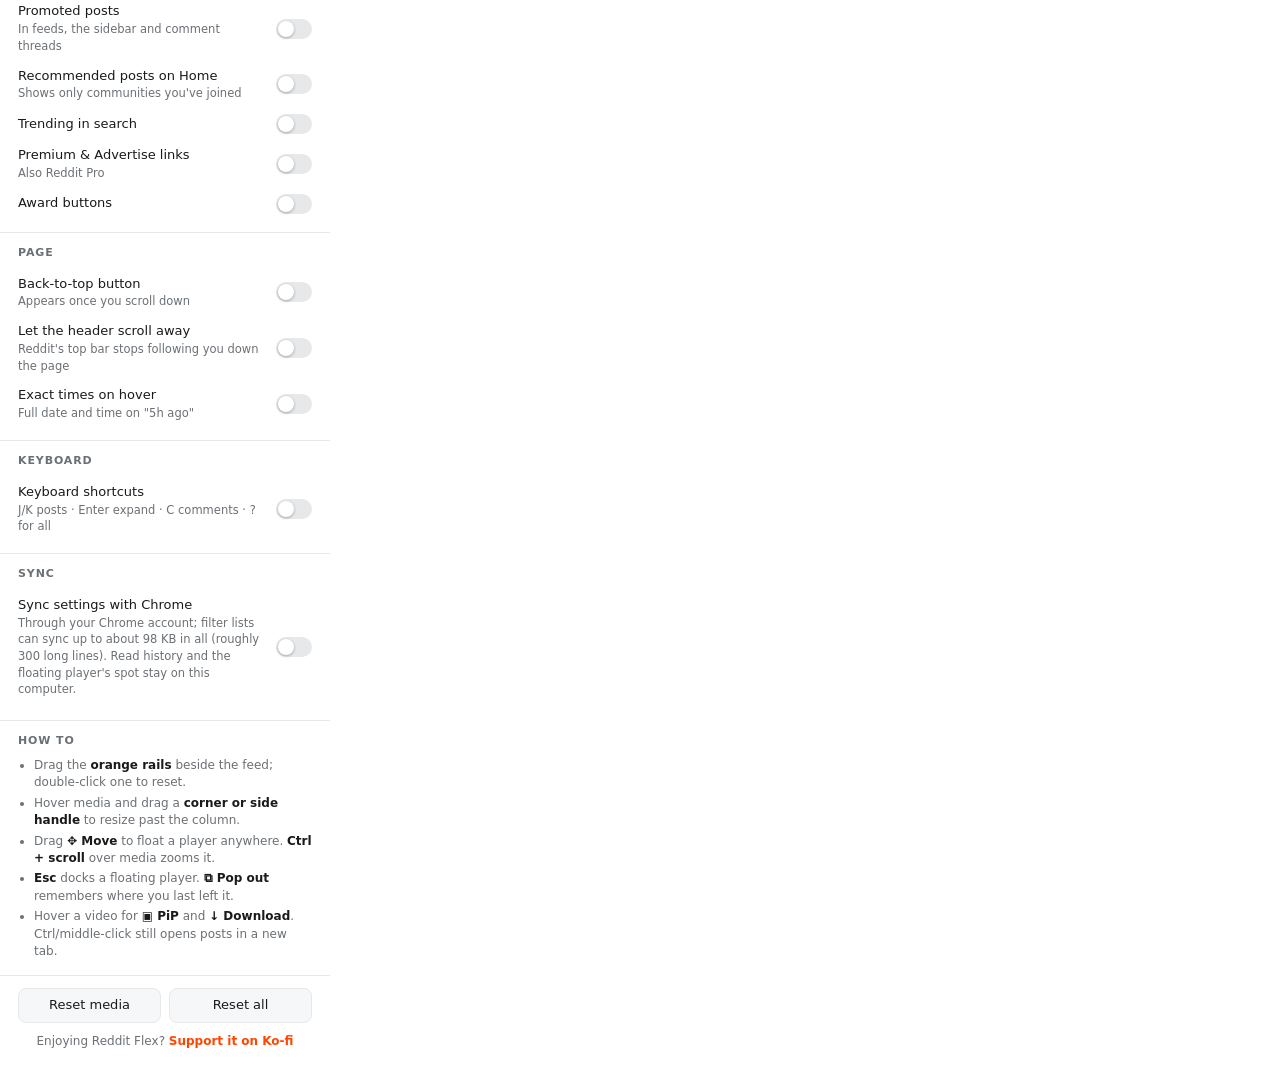
==== commit 76be7cae: "Let the feed sit on the left or right, with the sidebars wrapped to the other side A Feed position d" ====
--- a/reddit-flex-v2/popup.html
+++ b/reddit-flex-v2/popup.html
@@ -83,6 +83,8 @@
     <button data-type="post">Post</button>
     <button data-type="other">Other</button>
   </div>
+  <div class="row"><label for="feedPosition">Feed position<small>Sidebars move to the other side</small></label>
+    <select id="feedPosition"><option value="left">Left</option><option value="center">Center</option><option value="right">Right</option></select></div>
   <div class="row"><label for="hideRight">Hide right sidebar</label><span class="switch"><input id="hideRight" type="checkbox"><span></span></span></div>
   <div class="row"><label for="hideLeft">Hide left navigation</label><span class="switch"><input id="hideLeft" type="checkbox"><span></span></span></div>
 </section>
